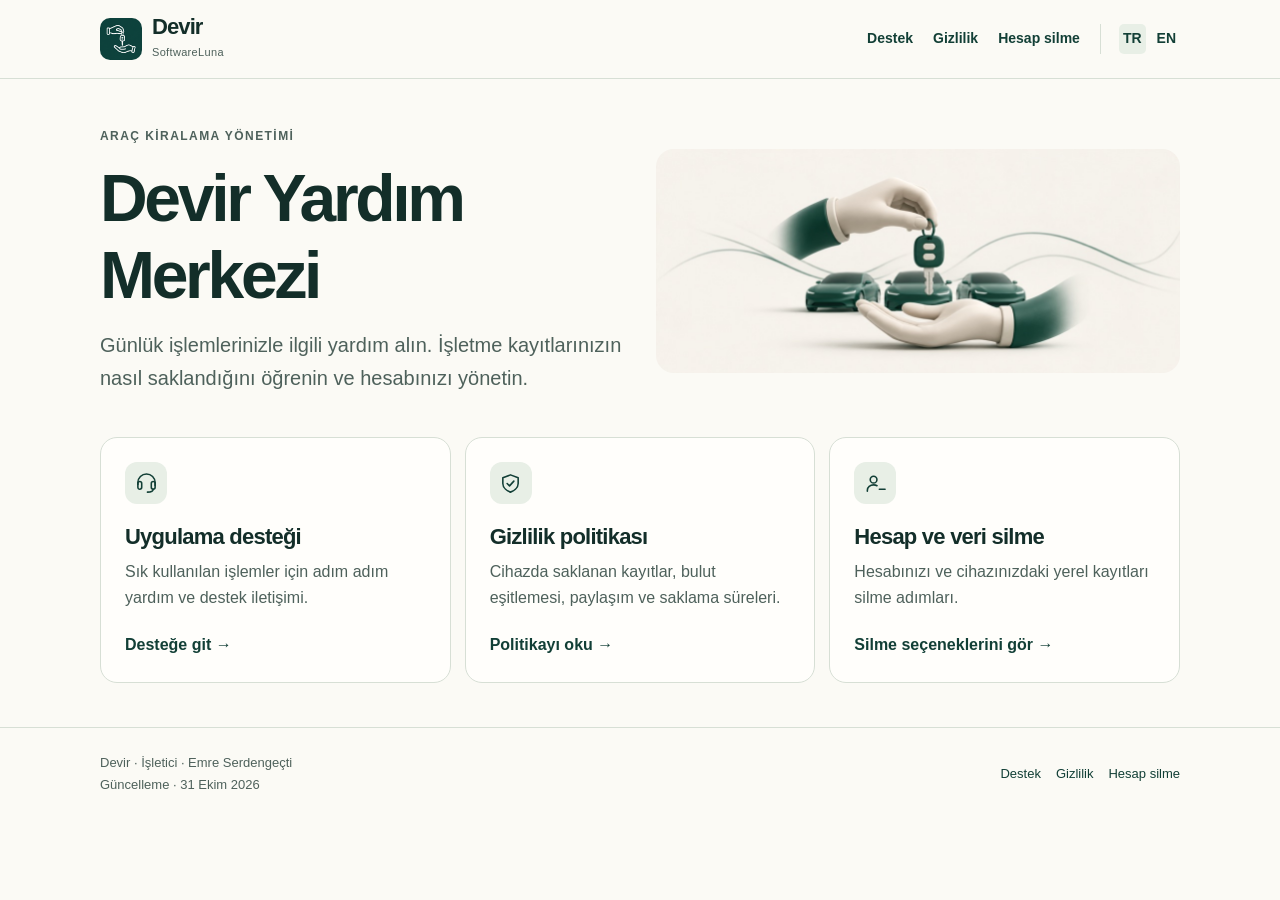
==== index.html @ 2c2fdd71 "Publish Devir help, privacy and deletion guides in Turkish and English" ====
<!doctype html>
<html lang="tr">
<head>
  <meta charset="utf-8">
  <meta name="viewport" content="width=device-width, initial-scale=1">
  <title>Devir Yardım Merkezi · SoftwareLuna</title>
  <meta name="description" content="Araç kiralama işletmeniz için Devir desteği, gizlilik bilgileri ve hesap işlemleri.">
  <link rel="canonical" href="https://softwareluna.github.io/devir/index.html">
  <link rel="alternate" hreflang="tr" href="https://softwareluna.github.io/devir/index.html">
  <link rel="alternate" hreflang="en" href="https://softwareluna.github.io/devir/en/index.html">
  <link rel="alternate" hreflang="x-default" href="https://softwareluna.github.io/devir/index.html">
  <link rel="icon" href="assets/devir.png" type="image/png">
  <link rel="stylesheet" href="assets/site.css">
</head>
<body>
  <a class="skip" href="#main">İçeriğe geç</a>
  <header class="mast"><div class="wrap">
    <a class="brand" href="index.html"><img width="42" height="42" src="assets/devir.png" alt=""><span><strong>Devir</strong><small>SoftwareLuna</small></span></a>
    <nav class="links" aria-label="Site menüsü"><a href="support.html">Destek</a> <a href="privacy.html">Gizlilik</a> <a href="delete-account.html">Hesap silme</a><span class="lang" role="group" aria-label="Dil"><a lang="tr" hreflang="tr" href="./index.html" aria-current="true">TR</a> <a lang="en" hreflang="en" href="en/index.html">EN</a></span></nav>
  </div></header>
  <main id="main" class="wrap"><div class="hero"><div><p class="eyebrow">Araç kiralama yönetimi</p><h1>Devir Yardım Merkezi</h1><p class="lead">Günlük işlemlerinizle ilgili yardım alın. İşletme kayıtlarınızın nasıl saklandığını öğrenin ve hesabınızı yönetin.</p></div>
          <img src="assets/anahtar-teslimi.jpg" width="1050" height="450" alt="İki el arasında araç anahtarı teslimi"></div>
          <div class="cards"><a class="card" href="support.html">
              <span class="icon"><svg aria-hidden="true" viewBox="0 0 24 24"><path d="M3 13v-2a9 9 0 0 1 18 0v3"/><rect x="3" y="10" width="4" height="8" rx="2"/><rect x="17" y="10" width="4" height="8" rx="2"/><path d="M19 18c0 2-2 3-6 3"/></svg></span>
              <h2>Uygulama desteği</h2><p>Sık kullanılan işlemler için adım adım yardım ve destek iletişimi.</p><span class="go">Desteğe git <span aria-hidden="true">→</span></span>
            </a><a class="card" href="privacy.html">
              <span class="icon"><svg aria-hidden="true" viewBox="0 0 24 24"><path d="m12 3 8 3v6c0 5-5 8-8 9-3-1-8-4-8-9V6l8-3Z"/><path d="m8.5 12 2.5 2.5 4.5-5"/></svg></span>
              <h2>Gizlilik politikası</h2><p>Cihazda saklanan kayıtlar, bulut eşitlemesi, paylaşım ve saklama süreleri.</p><span class="go">Politikayı oku <span aria-hidden="true">→</span></span>
            </a><a class="card" href="delete-account.html">
              <span class="icon"><svg aria-hidden="true" viewBox="0 0 24 24"><circle cx="10" cy="8" r="3.5"/><path d="M3.5 20v-1c0-3.3 3-5.6 6.5-5.6 1.3 0 2.6.3 3.6.9M16 18h6"/></svg></span>
              <h2>Hesap ve veri silme</h2><p>Hesabınızı ve cihazınızdaki yerel kayıtları silme adımları.</p><span class="go">Silme seçeneklerini gör <span aria-hidden="true">→</span></span>
            </a></div></main>
  <footer><div class="wrap"><div>Devir · İşletici · Emre Serdengeçti<br>Güncelleme · 31 Ekim 2026</div><nav><a href="support.html">Destek</a> <a href="privacy.html">Gizlilik</a> <a href="delete-account.html">Hesap silme</a></nav></div></footer>
</body></html>
---- assets/site.css ----
:root {
  color-scheme: light dark;
  --paper: #fbfaf5;
  --surface: #fffefb;
  --ink: #132e29;
  --muted: #4e615b;
  --line: #d7dfd5;
  --forest: #123f36;
  --on-forest: #fffefb;
  --tone: #e8efe6;
}
* { box-sizing: border-box; }
body {
  margin: 0;
  color: var(--ink);
  background: var(--paper);
  font: 1rem/1.65 -apple-system, BlinkMacSystemFont, "Segoe UI", sans-serif;
}
a { color: var(--forest); text-underline-offset: .19em; }
a:focus-visible, summary:focus-visible { outline: 3px solid #bd7429; outline-offset: 4px; }
.wrap { width: min(1080px, calc(100% - 48px)); margin: 0 auto; }
.skip { position: absolute; inset: 8px auto auto 8px; transform: translateY(-200%); }
.skip:focus { transform: none; background: var(--surface); padding: 6px 15px; z-index: 1; }
.mast { border-bottom: 1px solid var(--line); }
.mast .wrap, footer .wrap, .brand, .links, .lang, .crumbs, .action {
  display: flex; align-items: center;
}
.mast .wrap { min-height: 78px; justify-content: space-between; gap: 28px; }
.brand { text-decoration: none; gap: 10px; color: var(--ink); }
.brand img { border-radius: 10px; width: 42px; height: 42px; }
.brand strong { display: block; font-size: 22px; letter-spacing: -.9px; line-height: 1; }
.brand small { display: block; color: var(--muted); font-size: 11px; letter-spacing: .03em; margin-top: 5px; }
.links { justify-content: flex-end; flex-wrap: wrap; gap: 20px; }
.links a, footer a, .crumbs a { text-decoration: none; }
.links a:hover, footer a:hover, .crumbs a:hover { text-decoration: underline; }
.links a[aria-current] { text-decoration: underline; text-decoration-thickness: 2px; }
.links { font-size: 14px; font-weight: 600; }
.lang { gap: 7px; border-left: 1px solid var(--line); padding-left: 18px; }
.lang a { display: inline-block; padding: 3px 4px; }
.lang [aria-current] { text-decoration: none !important; border-radius: 5px; background: var(--tone); }
h1,h2,h3,p,ul,ol { margin-top: 0; }
h1,h2,h3 { line-height: 1.17; text-wrap: balance; }
h1 { font-size: clamp(38px, 5.3vw, 66px); letter-spacing: -.05em; margin-bottom: 15px; }
h2 { font-size: clamp(23px, 2.5vw, 30px); letter-spacing: -.035em; margin-bottom: 16px; }
.lead { max-width: 70ch; font-size: clamp(17px, 2vw, 20px); color: var(--muted); margin-bottom: 0; }
.hero { margin: 48px 0 42px; display: grid; grid-template-columns: 1fr 1fr; gap: 32px; align-items: center; }
.hero img { width: 100%; height: auto; border-radius: 18px; display: block; }
.eyebrow { margin-bottom: 13px; font-size: 12px; text-transform: uppercase; font-weight: 750; letter-spacing: .12em; color: var(--muted); }
.cards { display: grid; grid-template-columns: repeat(3, 1fr); gap: 14px; margin-bottom: 44px; }
.card { display: flex; flex-direction: column; align-items: flex-start; padding: 24px; background: var(--surface); border: 1px solid var(--line); border-radius: 17px; color: var(--ink); text-decoration: none; }
.card:hover { border-color: var(--forest); }
.card h2 { font-size: 22px; margin: 20px 0 9px; }
.card p { color: var(--muted); margin-bottom: 20px; }
.card .go { margin-top: auto; font-weight: 650; color: var(--forest); }
.icon { display: inline-grid; place-items: center; width: 42px; height: 42px; border-radius: 12px; background: var(--tone); color: var(--forest); }
.icon svg { width: 23px; height: 23px; fill: none; stroke: currentColor; stroke-width: 1.65; stroke-linejoin: round; stroke-linecap: round; }
.crumbs { font-size: 14px; gap: 10px; color: var(--muted); padding-top: 28px; flex-wrap: wrap; }
.article-head { margin: 28px 0 30px; }
.article-head h1 { font-size: clamp(36px, 5vw, 56px); }
.article-layout { display: grid; grid-template-columns: minmax(0, 1fr) 240px; gap: 60px; padding-bottom: 40px; }
article { min-width: 0; }
article section { padding: 22px 0 12px; border-top: 1px solid var(--line); scroll-margin-top: 18px; }
article p, article li { max-width: 72ch; }
article p { margin-bottom: 14px; }
article li + li { margin-top: 9px; }
article ul, article ol { padding-left: 1.45em; }
details { border-top: 1px solid var(--line); }
details:first-of-type { border-top: 0; }
summary { cursor: pointer; padding: 13px 0; font-weight: 650; }
details p { padding: 0 12px 4px 0; color: var(--muted); }
.aside { align-self: start; border: 1px solid var(--line); background: var(--surface); border-radius: 16px; padding: 21px; }
.aside h2 { font-size: 16px; }
.aside a { display: block; font-size: 14px; margin-top: 10px; line-height: 1.5; }
.contact { background: var(--tone); border-radius: 16px; padding: 22px; margin-bottom: 24px; }
.contact h2 { font-size: 23px; }
.action { display: inline-flex; gap: 8px; justify-content: center; background: var(--forest); color: var(--on-forest); padding: 10px 17px; border-radius: 10px; text-decoration: none; font-weight: 650; }
.contact small { display: block; color: var(--muted); margin-top: 10px; overflow-wrap: anywhere; }
footer { border-top: 1px solid var(--line); color: var(--muted); }
footer .wrap { justify-content: space-between; gap: 15px; padding: 24px 0 34px; flex-wrap: wrap; font-size: 13px; }
footer nav { display: flex; gap: 15px; flex-wrap: wrap; }
@media (max-width: 780px) {
  .wrap { width: min(100% - 32px, 1080px); }
  .mast .wrap { flex-wrap: wrap; gap: 12px; padding-block: 12px; }
  .links { gap: 12px; }
  .hero { grid-template-columns: 1fr; gap: 20px; margin-top: 30px; }
  .hero img { max-height: 200px; width: 100%; object-fit: contain; background: #f7f4ed; }
  .cards { grid-template-columns: 1fr; }
  .card { padding: 18px; }
  .card h2 { margin-top: 12px; }
  .article-layout { grid-template-columns: 1fr; gap: 12px; }
  .article-head { margin: 22px 0; }
}
@media (max-width: 510px) {
  .mast .wrap { align-items: flex-start; }
  .links { justify-content: flex-start; width: 100%; gap: 11px; font-size: 13px; }
  .lang { padding-left: 9px; gap: 4px; margin-left: auto; }
}
@media (prefers-color-scheme: dark) {
  :root { --paper: #13201d; --surface: #1b2b26; --ink: #ecf2e9; --muted: #b3c4b8; --line: #374b40; --forest: #b4e5c1; --on-forest: #11271b; --tone: #253b30; }
}
@media print {
  .mast,.skip,footer,.aside,.crumbs { display: none; }
  body { background: white; color: black; }
  .wrap { width: 100%; }
  .article-layout { display: block; }
}
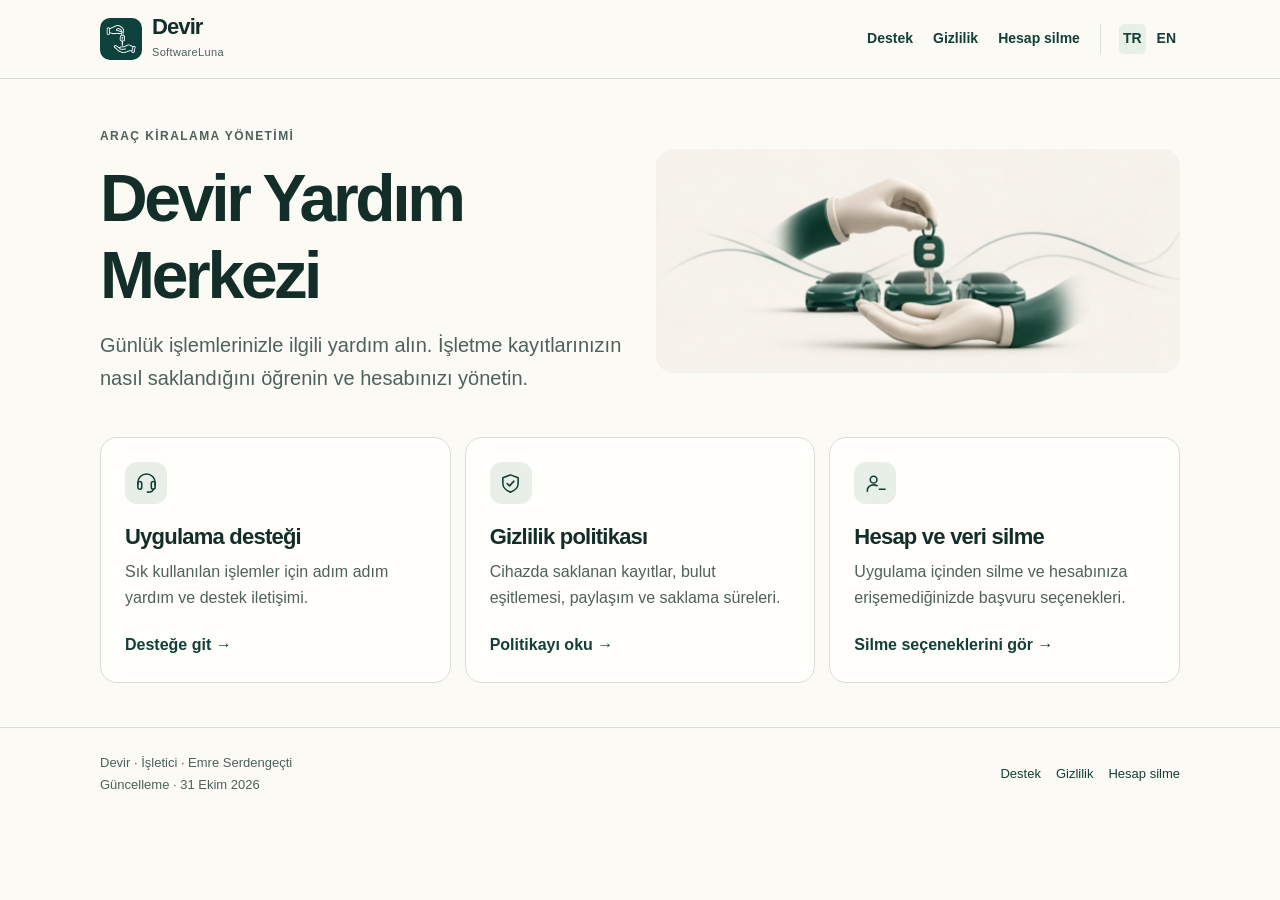
==== commit 5df1fd79: "Add private email contact for Devir support, privacy and account deletion" ====
--- a/index.html
+++ b/index.html
@@ -28,7 +28,7 @@
               <h2>Gizlilik politikası</h2><p>Cihazda saklanan kayıtlar, bulut eşitlemesi, paylaşım ve saklama süreleri.</p><span class="go">Politikayı oku <span aria-hidden="true">→</span></span>
             </a><a class="card" href="delete-account.html">
               <span class="icon"><svg aria-hidden="true" viewBox="0 0 24 24"><circle cx="10" cy="8" r="3.5"/><path d="M3.5 20v-1c0-3.3 3-5.6 6.5-5.6 1.3 0 2.6.3 3.6.9M16 18h6"/></svg></span>
-              <h2>Hesap ve veri silme</h2><p>Hesabınızı ve cihazınızdaki yerel kayıtları silme adımları.</p><span class="go">Silme seçeneklerini gör <span aria-hidden="true">→</span></span>
+              <h2>Hesap ve veri silme</h2><p>Uygulama içinden silme ve hesabınıza erişemediğinizde başvuru seçenekleri.</p><span class="go">Silme seçeneklerini gör <span aria-hidden="true">→</span></span>
             </a></div></main>
   <footer><div class="wrap"><div>Devir · İşletici · Emre Serdengeçti<br>Güncelleme · 31 Ekim 2026</div><nav><a href="support.html">Destek</a> <a href="privacy.html">Gizlilik</a> <a href="delete-account.html">Hesap silme</a></nav></div></footer>
 </body></html>
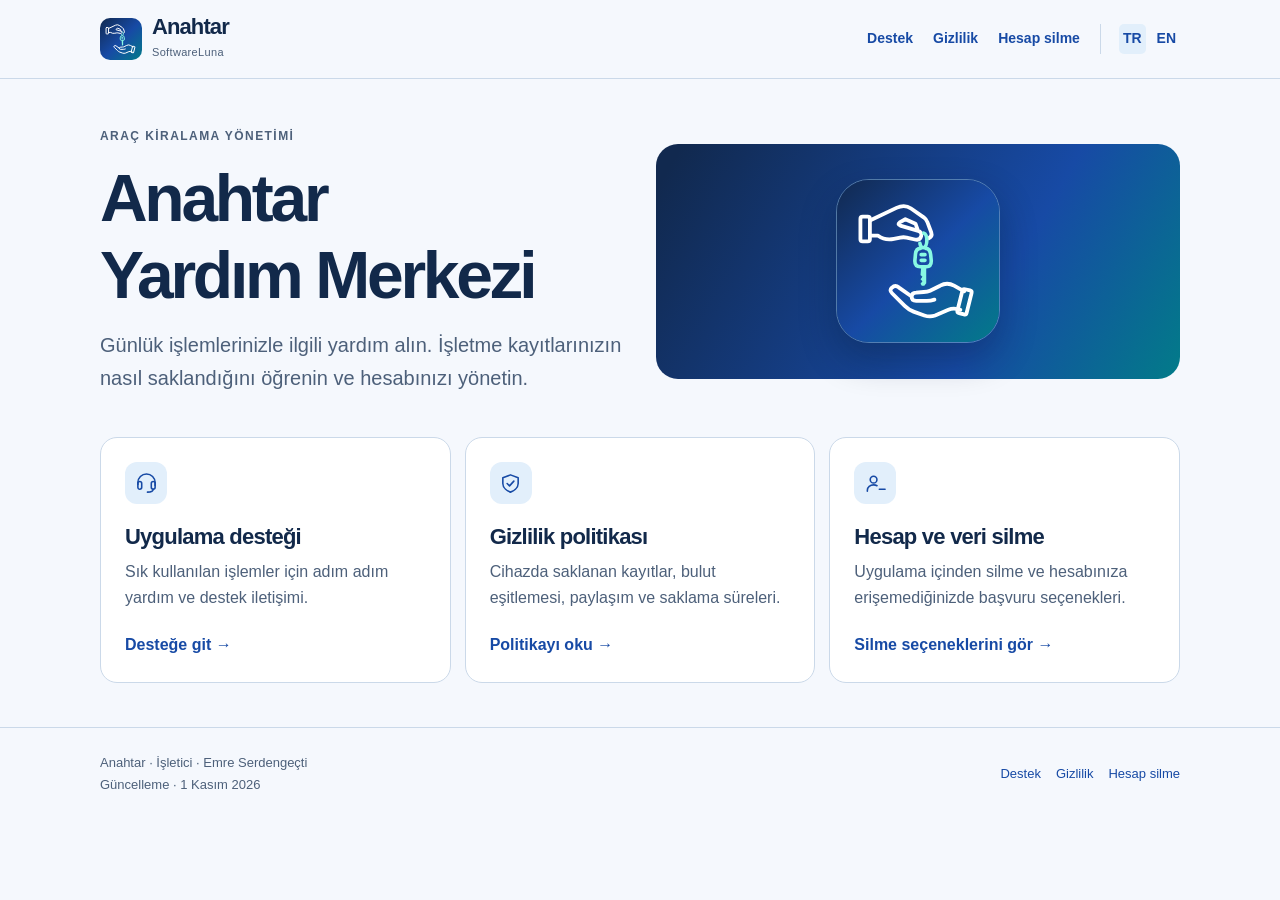
==== commit 9001da5b: "Update Anahtar support, subscription plans and privacy guidance" ====
--- a/index.html
+++ b/index.html
@@ -2,24 +2,25 @@
 <html lang="tr">
 <head>
   <meta charset="utf-8">
+  <meta name="theme-color" content="#11294f">
   <meta name="viewport" content="width=device-width, initial-scale=1">
-  <title>Devir Yardım Merkezi · SoftwareLuna</title>
-  <meta name="description" content="Araç kiralama işletmeniz için Devir desteği, gizlilik bilgileri ve hesap işlemleri.">
+  <title>Anahtar Yardım Merkezi · SoftwareLuna</title>
+  <meta name="description" content="Araç kiralama işletmeniz için Anahtar desteği, gizlilik bilgileri ve hesap işlemleri.">
   <link rel="canonical" href="https://softwareluna.github.io/devir/index.html">
   <link rel="alternate" hreflang="tr" href="https://softwareluna.github.io/devir/index.html">
   <link rel="alternate" hreflang="en" href="https://softwareluna.github.io/devir/en/index.html">
   <link rel="alternate" hreflang="x-default" href="https://softwareluna.github.io/devir/index.html">
-  <link rel="icon" href="assets/devir.png" type="image/png">
+  <link rel="icon" href="assets/anahtar.svg" type="image/svg+xml">
   <link rel="stylesheet" href="assets/site.css">
 </head>
 <body>
   <a class="skip" href="#main">İçeriğe geç</a>
   <header class="mast"><div class="wrap">
-    <a class="brand" href="index.html"><img width="42" height="42" src="assets/devir.png" alt=""><span><strong>Devir</strong><small>SoftwareLuna</small></span></a>
+    <a class="brand" href="index.html"><img width="42" height="42" src="assets/anahtar.svg" alt=""><span><strong>Anahtar</strong><small>SoftwareLuna</small></span></a>
     <nav class="links" aria-label="Site menüsü"><a href="support.html">Destek</a> <a href="privacy.html">Gizlilik</a> <a href="delete-account.html">Hesap silme</a><span class="lang" role="group" aria-label="Dil"><a lang="tr" hreflang="tr" href="./index.html" aria-current="true">TR</a> <a lang="en" hreflang="en" href="en/index.html">EN</a></span></nav>
   </div></header>
-  <main id="main" class="wrap"><div class="hero"><div><p class="eyebrow">Araç kiralama yönetimi</p><h1>Devir Yardım Merkezi</h1><p class="lead">Günlük işlemlerinizle ilgili yardım alın. İşletme kayıtlarınızın nasıl saklandığını öğrenin ve hesabınızı yönetin.</p></div>
-          <img src="assets/anahtar-teslimi.jpg" width="1050" height="450" alt="İki el arasında araç anahtarı teslimi"></div>
+  <main id="main" class="wrap"><div class="hero"><div><p class="eyebrow">Araç kiralama yönetimi</p><h1>Anahtar Yardım Merkezi</h1><p class="lead">Günlük işlemlerinizle ilgili yardım alın. İşletme kayıtlarınızın nasıl saklandığını öğrenin ve hesabınızı yönetin.</p></div>
+          <div class="brand-art"><img src="assets/anahtar.svg" width="196" height="196" alt="İki el arasında araç anahtarı teslimi"></div></div>
           <div class="cards"><a class="card" href="support.html">
               <span class="icon"><svg aria-hidden="true" viewBox="0 0 24 24"><path d="M3 13v-2a9 9 0 0 1 18 0v3"/><rect x="3" y="10" width="4" height="8" rx="2"/><rect x="17" y="10" width="4" height="8" rx="2"/><path d="M19 18c0 2-2 3-6 3"/></svg></span>
               <h2>Uygulama desteği</h2><p>Sık kullanılan işlemler için adım adım yardım ve destek iletişimi.</p><span class="go">Desteğe git <span aria-hidden="true">→</span></span>
@@ -30,5 +31,5 @@
               <span class="icon"><svg aria-hidden="true" viewBox="0 0 24 24"><circle cx="10" cy="8" r="3.5"/><path d="M3.5 20v-1c0-3.3 3-5.6 6.5-5.6 1.3 0 2.6.3 3.6.9M16 18h6"/></svg></span>
               <h2>Hesap ve veri silme</h2><p>Uygulama içinden silme ve hesabınıza erişemediğinizde başvuru seçenekleri.</p><span class="go">Silme seçeneklerini gör <span aria-hidden="true">→</span></span>
             </a></div></main>
-  <footer><div class="wrap"><div>Devir · İşletici · Emre Serdengeçti<br>Güncelleme · 31 Ekim 2026</div><nav><a href="support.html">Destek</a> <a href="privacy.html">Gizlilik</a> <a href="delete-account.html">Hesap silme</a></nav></div></footer>
+  <footer><div class="wrap"><div>Anahtar · İşletici · Emre Serdengeçti<br>Güncelleme · 1 Kasım 2026</div><nav><a href="support.html">Destek</a> <a href="privacy.html">Gizlilik</a> <a href="delete-account.html">Hesap silme</a></nav></div></footer>
 </body></html>
--- a/assets/site.css
+++ b/assets/site.css
@@ -1,13 +1,13 @@
 :root {
   color-scheme: light dark;
-  --paper: #fbfaf5;
-  --surface: #fffefb;
-  --ink: #132e29;
-  --muted: #4e615b;
-  --line: #d7dfd5;
-  --forest: #123f36;
-  --on-forest: #fffefb;
-  --tone: #e8efe6;
+  --paper: #f5f8fd;
+  --surface: #ffffff;
+  --ink: #12294a;
+  --muted: #4d607a;
+  --line: #cbd9e9;
+  --brand: #174aa5;
+  --on-brand: #ffffff;
+  --tone: #e2effb;
 }
 * { box-sizing: border-box; }
 body {
@@ -16,8 +16,8 @@
   background: var(--paper);
   font: 1rem/1.65 -apple-system, BlinkMacSystemFont, "Segoe UI", sans-serif;
 }
-a { color: var(--forest); text-underline-offset: .19em; }
-a:focus-visible, summary:focus-visible { outline: 3px solid #bd7429; outline-offset: 4px; }
+a { color: var(--brand); text-underline-offset: .19em; }
+a:focus-visible, summary:focus-visible { outline: 3px solid #008290; outline-offset: 4px; }
 .wrap { width: min(1080px, calc(100% - 48px)); margin: 0 auto; }
 .skip { position: absolute; inset: 8px auto auto 8px; transform: translateY(-200%); }
 .skip:focus { transform: none; background: var(--surface); padding: 6px 15px; z-index: 1; }
@@ -44,15 +44,22 @@
 h2 { font-size: clamp(23px, 2.5vw, 30px); letter-spacing: -.035em; margin-bottom: 16px; }
 .lead { max-width: 70ch; font-size: clamp(17px, 2vw, 20px); color: var(--muted); margin-bottom: 0; }
 .hero { margin: 48px 0 42px; display: grid; grid-template-columns: 1fr 1fr; gap: 32px; align-items: center; }
-.hero img { width: 100%; height: auto; border-radius: 18px; display: block; }
+.brand-art { min-height: 235px; display: grid; place-items: center; border-radius: 22px; background: linear-gradient(120deg, #11294f 4%, #174aa5 65%, #027b89); }
+.brand-art img { display: block; width: 164px; height: auto; border: 1px solid #a2cbdc70; border-radius: 33px; box-shadow: 0 16px 36px #07183052; }
+.plan-table { margin: 18px 0; overflow-x: auto; }
+.plan-table table { width: 100%; border-collapse: collapse; font-variant-numeric: tabular-nums; }
+.plan-table th, .plan-table td { padding: 9px 8px; text-align: left; border-bottom: 1px solid var(--line); }
+.plan-table thead { color: var(--muted); font-size: .9rem; }
+.plan-table tbody th { color: var(--brand); }
+
 .eyebrow { margin-bottom: 13px; font-size: 12px; text-transform: uppercase; font-weight: 750; letter-spacing: .12em; color: var(--muted); }
 .cards { display: grid; grid-template-columns: repeat(3, 1fr); gap: 14px; margin-bottom: 44px; }
 .card { display: flex; flex-direction: column; align-items: flex-start; padding: 24px; background: var(--surface); border: 1px solid var(--line); border-radius: 17px; color: var(--ink); text-decoration: none; }
-.card:hover { border-color: var(--forest); }
+.card:hover { border-color: var(--brand); }
 .card h2 { font-size: 22px; margin: 20px 0 9px; }
 .card p { color: var(--muted); margin-bottom: 20px; }
-.card .go { margin-top: auto; font-weight: 650; color: var(--forest); }
-.icon { display: inline-grid; place-items: center; width: 42px; height: 42px; border-radius: 12px; background: var(--tone); color: var(--forest); }
+.card .go { margin-top: auto; font-weight: 650; color: var(--brand); }
+.icon { display: inline-grid; place-items: center; width: 42px; height: 42px; border-radius: 12px; background: var(--tone); color: var(--brand); }
 .icon svg { width: 23px; height: 23px; fill: none; stroke: currentColor; stroke-width: 1.65; stroke-linejoin: round; stroke-linecap: round; }
 .crumbs { font-size: 14px; gap: 10px; color: var(--muted); padding-top: 28px; flex-wrap: wrap; }
 .article-head { margin: 28px 0 30px; }
@@ -73,7 +80,7 @@
 .aside a { display: block; font-size: 14px; margin-top: 10px; line-height: 1.5; }
 .contact { background: var(--tone); border-radius: 16px; padding: 22px; margin-bottom: 24px; }
 .contact h2 { font-size: 23px; }
-.action { display: inline-flex; gap: 8px; justify-content: center; background: var(--forest); color: var(--on-forest); padding: 10px 17px; border-radius: 10px; text-decoration: none; font-weight: 650; }
+.action { display: inline-flex; gap: 8px; justify-content: center; background: var(--brand); color: var(--on-brand); padding: 10px 17px; border-radius: 10px; text-decoration: none; font-weight: 650; }
 .contact small { display: block; color: var(--muted); margin-top: 10px; overflow-wrap: anywhere; }
 footer { border-top: 1px solid var(--line); color: var(--muted); }
 footer .wrap { justify-content: space-between; gap: 15px; padding: 24px 0 34px; flex-wrap: wrap; font-size: 13px; }
@@ -83,7 +90,8 @@
   .mast .wrap { flex-wrap: wrap; gap: 12px; padding-block: 12px; }
   .links { gap: 12px; }
   .hero { grid-template-columns: 1fr; gap: 20px; margin-top: 30px; }
-  .hero img { max-height: 200px; width: 100%; object-fit: contain; background: #f7f4ed; }
+  .brand-art { min-height: 155px; }
+  .brand-art img { width: 110px; border-radius: 23px; }
   .cards { grid-template-columns: 1fr; }
   .card { padding: 18px; }
   .card h2 { margin-top: 12px; }
@@ -96,7 +104,7 @@
   .lang { padding-left: 9px; gap: 4px; margin-left: auto; }
 }
 @media (prefers-color-scheme: dark) {
-  :root { --paper: #13201d; --surface: #1b2b26; --ink: #ecf2e9; --muted: #b3c4b8; --line: #374b40; --forest: #b4e5c1; --on-forest: #11271b; --tone: #253b30; }
+  :root { --paper: #101c31; --surface: #172943; --ink: #edf4ff; --muted: #b6cbe1; --line: #344c68; --brand: #8bdedf; --on-brand: #0a2133; --tone: #203d58; }
 }
 @media print {
   .mast,.skip,footer,.aside,.crumbs { display: none; }
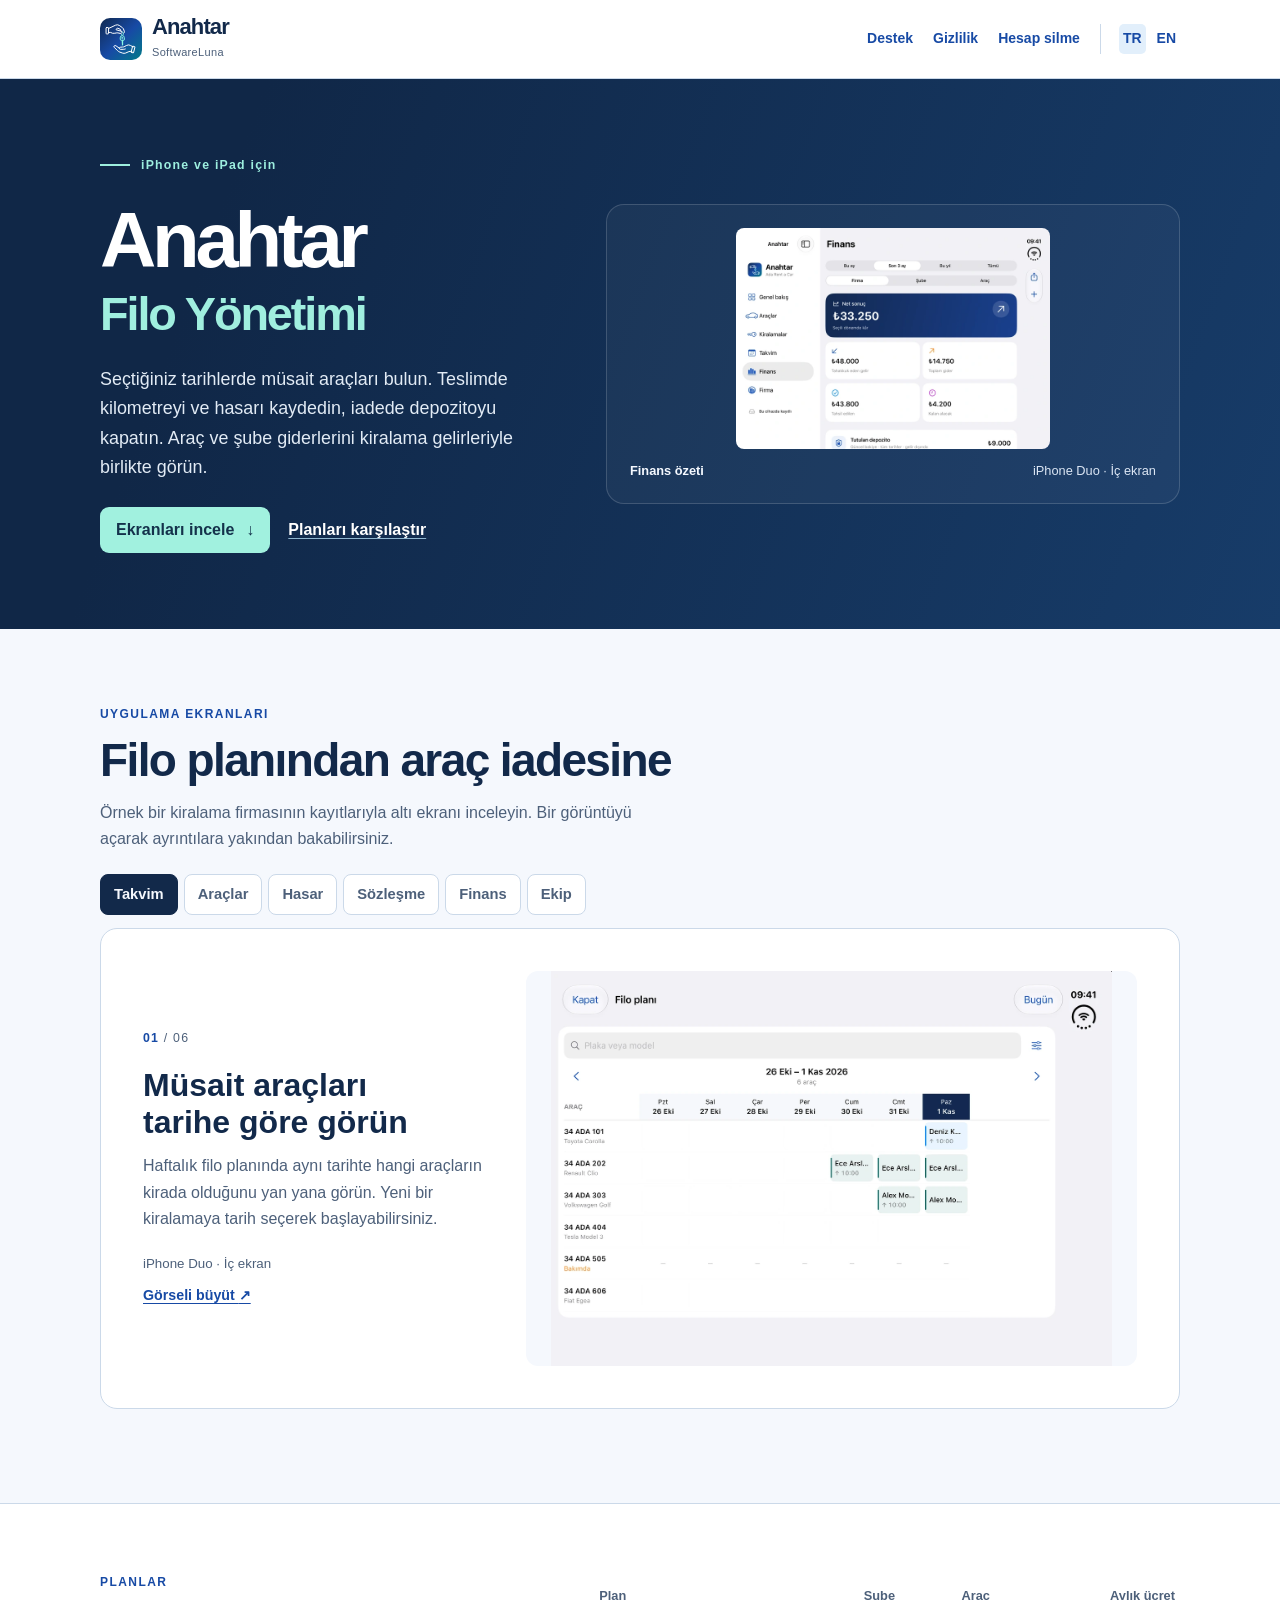
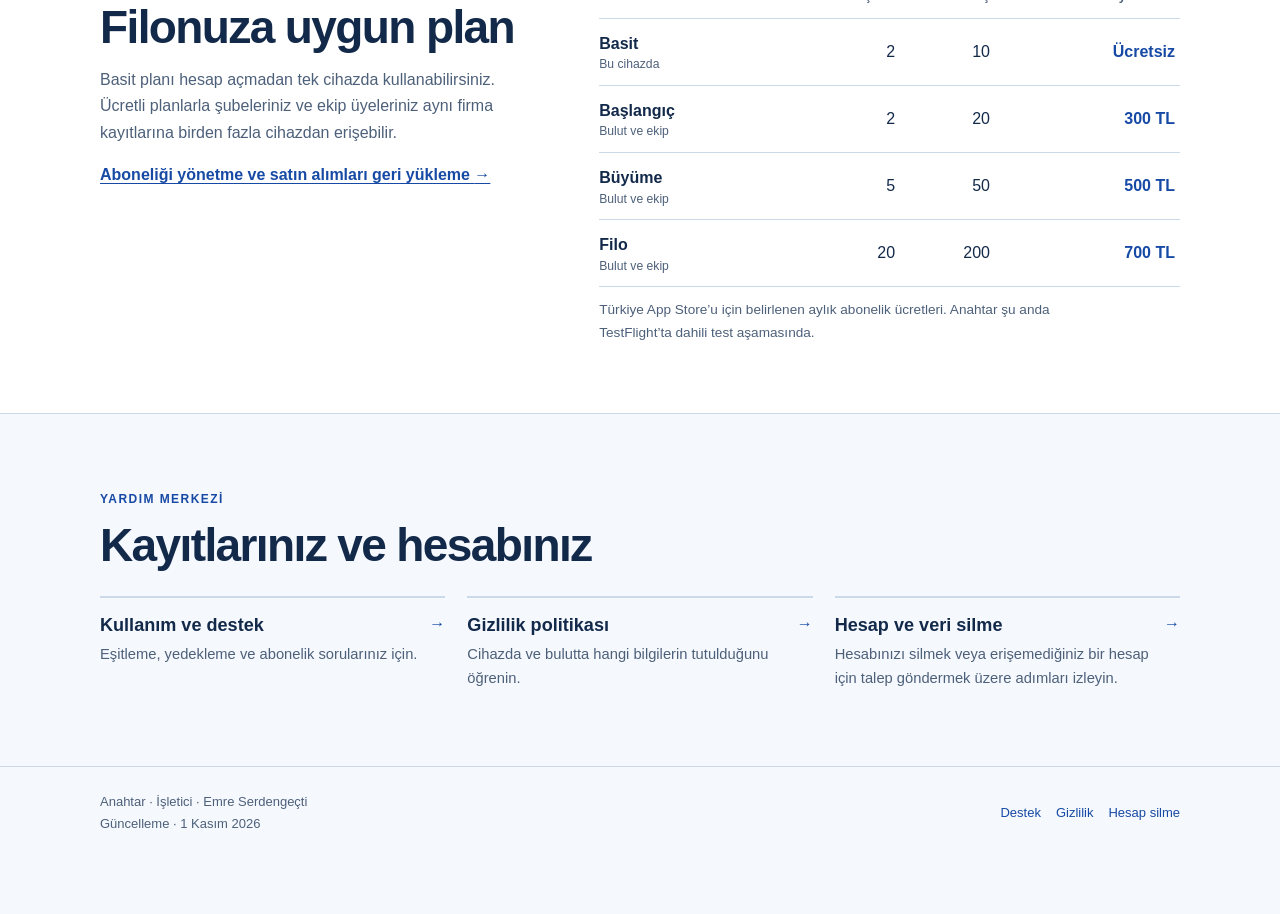
==== commit 7c515dcc: "Show Anahtar fleet workflows and refresh bilingual support pages" ====
--- a/index.html
+++ b/index.html
@@ -1,35 +1,61 @@
 <!doctype html>
 <html lang="tr">
 <head>
-  <meta charset="utf-8">
-  <meta name="theme-color" content="#11294f">
-  <meta name="viewport" content="width=device-width, initial-scale=1">
-  <title>Anahtar Yardım Merkezi · SoftwareLuna</title>
-  <meta name="description" content="Araç kiralama işletmeniz için Anahtar desteği, gizlilik bilgileri ve hesap işlemleri.">
+  <meta charset="utf-8"><meta name="viewport" content="width=device-width, initial-scale=1"><meta name="theme-color" content="#11294f">
+  <title>Anahtar Filo Yönetimi · SoftwareLuna</title>
+  <meta name="description" content="Anahtar ile iPhone ve iPad’de araç kiralama, teslim, iade, depozito ve şube finanslarını yönetin. Uygulama ekranlarını, planları ve destek seçeneklerini inceleyin.">
   <link rel="canonical" href="https://softwareluna.github.io/devir/index.html">
-  <link rel="alternate" hreflang="tr" href="https://softwareluna.github.io/devir/index.html">
-  <link rel="alternate" hreflang="en" href="https://softwareluna.github.io/devir/en/index.html">
-  <link rel="alternate" hreflang="x-default" href="https://softwareluna.github.io/devir/index.html">
-  <link rel="icon" href="assets/anahtar.svg" type="image/svg+xml">
-  <link rel="stylesheet" href="assets/site.css">
+  <link rel="alternate" hreflang="tr" href="https://softwareluna.github.io/devir/index.html"><link rel="alternate" hreflang="en" href="https://softwareluna.github.io/devir/en/index.html"><link rel="alternate" hreflang="x-default" href="https://softwareluna.github.io/devir/index.html">
+  <link rel="icon" href="assets/anahtar.svg" type="image/svg+xml"><link rel="stylesheet" href="assets/site.css"><link rel="stylesheet" href="assets/product.css">
+  <script src="assets/gallery.js" defer></script>
 </head>
-<body>
+<body class="product">
   <a class="skip" href="#main">İçeriğe geç</a>
-  <header class="mast"><div class="wrap">
-    <a class="brand" href="index.html"><img width="42" height="42" src="assets/anahtar.svg" alt=""><span><strong>Anahtar</strong><small>SoftwareLuna</small></span></a>
-    <nav class="links" aria-label="Site menüsü"><a href="support.html">Destek</a> <a href="privacy.html">Gizlilik</a> <a href="delete-account.html">Hesap silme</a><span class="lang" role="group" aria-label="Dil"><a lang="tr" hreflang="tr" href="./index.html" aria-current="true">TR</a> <a lang="en" hreflang="en" href="en/index.html">EN</a></span></nav>
-  </div></header>
-  <main id="main" class="wrap"><div class="hero"><div><p class="eyebrow">Araç kiralama yönetimi</p><h1>Anahtar Yardım Merkezi</h1><p class="lead">Günlük işlemlerinizle ilgili yardım alın. İşletme kayıtlarınızın nasıl saklandığını öğrenin ve hesabınızı yönetin.</p></div>
-          <div class="brand-art"><img src="assets/anahtar.svg" width="196" height="196" alt="İki el arasında araç anahtarı teslimi"></div></div>
-          <div class="cards"><a class="card" href="support.html">
-              <span class="icon"><svg aria-hidden="true" viewBox="0 0 24 24"><path d="M3 13v-2a9 9 0 0 1 18 0v3"/><rect x="3" y="10" width="4" height="8" rx="2"/><rect x="17" y="10" width="4" height="8" rx="2"/><path d="M19 18c0 2-2 3-6 3"/></svg></span>
-              <h2>Uygulama desteği</h2><p>Sık kullanılan işlemler için adım adım yardım ve destek iletişimi.</p><span class="go">Desteğe git <span aria-hidden="true">→</span></span>
-            </a><a class="card" href="privacy.html">
-              <span class="icon"><svg aria-hidden="true" viewBox="0 0 24 24"><path d="m12 3 8 3v6c0 5-5 8-8 9-3-1-8-4-8-9V6l8-3Z"/><path d="m8.5 12 2.5 2.5 4.5-5"/></svg></span>
-              <h2>Gizlilik politikası</h2><p>Cihazda saklanan kayıtlar, bulut eşitlemesi, paylaşım ve saklama süreleri.</p><span class="go">Politikayı oku <span aria-hidden="true">→</span></span>
-            </a><a class="card" href="delete-account.html">
-              <span class="icon"><svg aria-hidden="true" viewBox="0 0 24 24"><circle cx="10" cy="8" r="3.5"/><path d="M3.5 20v-1c0-3.3 3-5.6 6.5-5.6 1.3 0 2.6.3 3.6.9M16 18h6"/></svg></span>
-              <h2>Hesap ve veri silme</h2><p>Uygulama içinden silme ve hesabınıza erişemediğinizde başvuru seçenekleri.</p><span class="go">Silme seçeneklerini gör <span aria-hidden="true">→</span></span>
-            </a></div></main>
-  <footer><div class="wrap"><div>Anahtar · İşletici · Emre Serdengeçti<br>Güncelleme · 1 Kasım 2026</div><nav><a href="support.html">Destek</a> <a href="privacy.html">Gizlilik</a> <a href="delete-account.html">Hesap silme</a></nav></div></footer>
-</body></html>
+  <header class="mast"><div class="wrap"><a class="brand" href="index.html"><img width="42" height="42" src="assets/anahtar.svg" alt=""><span><strong>Anahtar</strong><small>SoftwareLuna</small></span></a><nav class="links" aria-label="Site menüsü"><a href="support.html">Destek</a><a href="privacy.html">Gizlilik</a><a href="delete-account.html">Hesap silme</a><span class="lang" role="group" aria-label="Dil"><a lang="tr" hreflang="tr" href="index.html" aria-current="true">TR</a><a lang="en" hreflang="en" href="en/index.html">EN</a></span></nav></div></header>
+  <main id="main">
+    <section class="cover"><div class="wrap cover-grid">
+      <div class="cover-copy"><p class="edition">iPhone ve iPad için</p><h1>Anahtar <span>Filo Yönetimi</span></h1><p class="summary">Seçtiğiniz tarihlerde müsait araçları bulun. Teslimde kilometreyi ve hasarı kaydedin, iadede depozitoyu kapatın. Araç ve şube giderlerini kiralama gelirleriyle birlikte görün.</p><div class="cover-actions"><a class="primary" href="#screens">Ekranları incele <span aria-hidden="true">↓</span></a><a class="secondary" href="#plans">Planları karşılaştır</a></div></div>
+      <figure class="cover-screen"><a href="assets/screens/tr-finance.webp" aria-label="Görseli büyüt · Finans özeti"><img width="1344" height="945" src="assets/screens/tr-finance.webp" srcset="assets/screens/tr-finance-small.webp 768w, assets/screens/tr-finance.webp 1344w" sizes="(min-width: 900px) 550px, (min-width: 700px) 45vw, 90vw" fetchpriority="high" alt="Son üç ay için net sonuç, tahsilat, gider ve tutulan depozito tutarları."></a><figcaption><strong>Finans özeti</strong><span>iPhone Duo · İç ekran</span></figcaption></figure>
+    </div></section>
+    <section class="wrap shelf" id="screens" aria-labelledby="shelf-title"><p class="eyebrow">Uygulama ekranları</p><h2 id="shelf-title">Filo planından araç iadesine</h2><p class="shelf-intro">Örnek bir kiralama firmasının kayıtlarıyla altı ekranı inceleyin. Bir görüntüyü açarak ayrıntılara yakından bakabilirsiniz.</p>
+      <div class="gallery-nav" aria-label="Görüntülenecek ekran"><a id="tab-calendar" href="#screen-calendar">Takvim</a><a id="tab-fleet" href="#screen-fleet">Araçlar</a><a id="tab-damage" href="#screen-damage">Hasar</a><a id="tab-contract" href="#screen-contract">Sözleşme</a><a id="tab-finance" href="#screen-finance">Finans</a><a id="tab-team" href="#screen-team">Ekip</a></div>
+      <figure id="screen-calendar" class="scene">
+        <figcaption><p class="scene-count">01 <span>/ 06</span></p><h3>Müsait araçları tarihe göre görün</h3><p>Haftalık filo planında aynı tarihte hangi araçların kirada olduğunu yan yana görün. Yeni bir kiralamaya tarih seçerek başlayabilirsiniz.</p><small>iPhone Duo · İç ekran</small><a class="enlarge" href="assets/screens/tr-calendar.webp">Görseli büyüt <span aria-hidden="true">↗</span></a></figcaption>
+        <div class="scene-image"><a href="assets/screens/tr-calendar.webp" tabindex="-1"><img width="1344" height="945" src="assets/screens/tr-calendar.webp" alt="Altı araç için haftalık filo planı ve renkli rezervasyon blokları." loading="lazy" decoding="async"></a></div>
+      </figure>
+      <figure id="screen-fleet" class="scene">
+        <figcaption><p class="scene-count">02 <span>/ 06</span></p><h3>Aracın durumunu kontrol edin</h3><p>Plaka ve modele göre arayın. Şube, müsaitlik durumu ve yaklaşan sigorta veya muayene tarihleriyle birlikte araç kaydına ulaşın.</p><small>iPhone Duo · İç ekran</small><a class="enlarge" href="assets/screens/tr-fleet.webp">Görseli büyüt <span aria-hidden="true">↗</span></a></figcaption>
+        <div class="scene-image"><a href="assets/screens/tr-fleet.webp" tabindex="-1"><img width="1344" height="945" src="assets/screens/tr-fleet.webp" alt="Şube ve durum filtreleriyle birlikte plakaları ve sigorta uyarısını gösteren araç listesi." loading="lazy" decoding="async"></a></div>
+      </figure>
+      <figure id="screen-damage" class="scene">
+        <figcaption><p class="scene-count">03 <span>/ 06</span></p><h3>Hasarı araç üzerinde işaretleyin</h3><p>Krokide hasarın yerini seçip pine açıklama ve fotoğraf ekleyin. Onarımı işaretlediğinizde eski kiralamanın kaydı korunur.</p><small>iPhone Duo · Dış ekran</small><a class="enlarge" href="assets/screens/tr-damage.webp">Görseli büyüt <span aria-hidden="true">↗</span></a></figcaption>
+        <div class="scene-image"><a href="assets/screens/tr-damage.webp" tabindex="-1"><img width="960" height="1397" src="assets/screens/tr-damage.webp" alt="Araç hasar krokisinde ön bölüm ve sol yan üzerindeki iki numaralı pin." loading="lazy" decoding="async"></a></div>
+      </figure>
+      <figure id="screen-contract" class="scene">
+        <figcaption><p class="scene-count">04 <span>/ 06</span></p><h3>Sözleşmeyi teslimde imzalayın</h3><p>Kiralama bilgileriyle doldurulan sözleşmeyi kontrol edin. Ekranda imzaladıktan sonra PDF’i iOS paylaşım menüsünden gönderebilir veya yazdırabilirsiniz.</p><small>iPhone Duo · Dış ekran</small><a class="enlarge" href="assets/screens/tr-contract.webp">Görseli büyüt <span aria-hidden="true">↗</span></a></figcaption>
+        <div class="scene-image"><a href="assets/screens/tr-contract.webp" tabindex="-1"><img width="960" height="1397" src="assets/screens/tr-contract.webp" alt="Örnek araç kiralama sözleşmesinin ilk sayfası ve İmzala düğmesi." loading="lazy" decoding="async"></a></div>
+      </figure>
+      <figure id="screen-finance" class="scene">
+        <figcaption><p class="scene-count">05 <span>/ 06</span></p><h3>Gelir, gider ve depozitoyu ayırın</h3><p>Firma, şube veya araç bazında tahakkuk eden geliri, tahsilatı ve giderleri inceleyin. İade edilmeyi bekleyen depozitolar ayrı gösterilir.</p><small>iPhone Duo · İç ekran</small><a class="enlarge" href="assets/screens/tr-finance.webp">Görseli büyüt <span aria-hidden="true">↗</span></a></figcaption>
+        <div class="scene-image"><a href="assets/screens/tr-finance.webp" tabindex="-1"><img width="1344" height="945" src="assets/screens/tr-finance.webp" alt="Son üç ay için net sonuç, tahsilat, gider ve tutulan depozito tutarları." loading="lazy" decoding="async"></a></div>
+      </figure>
+      <figure id="screen-team" class="scene">
+        <figcaption><p class="scene-count">06 <span>/ 06</span></p><h3>Ekibi aynı firmaya davet edin</h3><p>Bulut planında her ekip üyesi kendi hesabıyla giriş yapar. Firma sahibi, kimin kayıtları düzenleyebileceğini ve kimin yalnızca görüntüleyebileceğini belirler.</p><small>iPhone Duo · Dış ekran</small><a class="enlarge" href="assets/screens/tr-team.webp">Görseli büyüt <span aria-hidden="true">↗</span></a></figcaption>
+        <div class="scene-image"><a href="assets/screens/tr-team.webp" tabindex="-1"><img width="960" height="1397" src="assets/screens/tr-team.webp" alt="Anahtar hesabı ekranında ekip erişimi hakkında bilgi ve giriş seçenekleri." loading="lazy" decoding="async"></a></div>
+      </figure>
+    </section>
+    <section class="plan-band" id="plans" aria-labelledby="plan-title"><div class="wrap plan-grid"><div><p class="eyebrow">Planlar</p><h2 id="plan-title">Filonuza uygun plan</h2><p>Basit planı hesap açmadan tek cihazda kullanabilirsiniz. Ücretli planlarla şubeleriniz ve ekip üyeleriniz aynı firma kayıtlarına birden fazla cihazdan erişebilir.</p><a class="text-link" href="support.html#plans">Aboneliği yönetme ve satın alımları geri yükleme <span aria-hidden="true">→</span></a></div><div class="matrix"><table aria-labelledby="plan-title"><thead><tr><th scope="col">Plan</th><th scope="col">Şube</th><th scope="col">Araç</th><th scope="col">Aylık ücret</th></tr></thead><tbody>
+            <tr><th scope="row">Basit<small>Bu cihazda</small></th><td>2</td><td>10</td><td>Ücretsiz</td></tr>
+            <tr><th scope="row">Başlangıç<small>Bulut ve ekip</small></th><td>2</td><td>20</td><td>300 TL</td></tr>
+            <tr><th scope="row">Büyüme<small>Bulut ve ekip</small></th><td>5</td><td>50</td><td>500 TL</td></tr>
+            <tr><th scope="row">Filo<small>Bulut ve ekip</small></th><td>20</td><td>200</td><td>700 TL</td></tr>
+          </tbody></table><p>Türkiye App Store’u için belirlenen aylık abonelik ücretleri. Anahtar şu anda TestFlight’ta dahili test aşamasında.</p></div></div></section>
+    <section class="wrap resources" id="help" aria-labelledby="help-title"><p class="eyebrow">Yardım merkezi</p><h2 id="help-title">Kayıtlarınız ve hesabınız</h2><div class="resource-links">
+        <a href="support.html"><h3>Kullanım ve destek</h3><p>Eşitleme, yedekleme ve abonelik sorularınız için.</p><span aria-hidden="true">→</span></a>
+        <a href="privacy.html"><h3>Gizlilik politikası</h3><p>Cihazda ve bulutta hangi bilgilerin tutulduğunu öğrenin.</p><span aria-hidden="true">→</span></a>
+        <a href="delete-account.html"><h3>Hesap ve veri silme</h3><p>Hesabınızı silmek veya erişemediğiniz bir hesap için talep göndermek üzere adımları izleyin.</p><span aria-hidden="true">→</span></a>
+    </div></section>
+  </main>
+  <footer><div class="wrap"><div>Anahtar · İşletici · Emre Serdengeçti<br>Güncelleme · 1 Kasım 2026</div><nav aria-label="Yardım merkezi"><a href="support.html">Destek</a><a href="privacy.html">Gizlilik</a><a href="delete-account.html">Hesap silme</a></nav></div></footer>
+</body>
+</html>
--- a/assets/product.css
+++ b/assets/product.css
@@ -0,0 +1,80 @@
+.product .wrap { max-width: 1120px; }
+.product .mast { background: var(--surface); }
+.cover { background: linear-gradient(110deg, #102747 18%, #173c69 100%); color: #fff; }
+.cover-grid { display: grid; grid-template-columns: .87fr 1.13fr; align-items: center; gap: clamp(28px, 5vw, 72px); padding-block: clamp(40px, 6vw, 76px); }
+.edition, .scene-count { font-weight: 700; font-size: .77rem; letter-spacing: .1em; }
+.edition { color: #9defdf; display: flex; align-items: center; gap: 11px; margin-bottom: 25px; }
+.edition::before { content: ''; height: 2px; width: 30px; background: currentColor; }
+.cover h1 { line-height: 1.05; font-size: clamp(46px, 6.8vw, 78px); margin: 0; letter-spacing: -.055em; }
+.cover h1 span { display: block; color: #a0efdf; font-size: .60em; margin-top: 6px; line-height: 1.12; }
+.summary { color: #e2ebf5; margin: 24px 0; font-size: clamp(1rem, 1.45vw, 1.12rem); max-width: 42ch; }
+.cover-actions { display: flex; flex-wrap: wrap; gap: 12px 18px; align-items: center; }
+.cover-actions a, .text-link, .enlarge, .other-shots a { font-weight: 650; }
+.primary { display: inline-flex; align-items: center; justify-content: center; gap: 12px; border-radius: 9px; background: #a1f1df; color: #14324b; padding: 10px 16px; text-decoration: none; }
+.primary:hover { background: #c1f8ed; }
+.secondary { color: #fff; text-decoration-color: #8eb5cf; }
+.cover-screen { margin: 0; min-width: 0; background: #ffffff0a; padding: clamp(12px, 1.8vw, 23px); border-radius: 18px; border: 1px solid #ffffff29; }
+.cover-screen > a { display: grid; place-items: center; }
+.cover-screen img { display: block; max-width: 100%; width: auto; height: auto; max-height: 365px; border-radius: 8px; }
+.cover-screen figcaption { color: #dce6f4; font-size: .8rem; line-height: 1.4; display: flex; align-items: baseline; flex-wrap: wrap; justify-content: space-between; gap: 4px 14px; margin: 13px 0 0; }
+.cover-screen strong { color: #f5f9ff; }
+.cover a:focus-visible { outline-color: #a1f1df; }
+.shelf, .resources { padding-block: clamp(42px, 6vw, 76px); }
+.shelf h2, .resources h2, .plan-grid h2 { font-size: clamp(29px, 3.8vw, 46px); line-height: 1.12; margin: 0 0 13px; }
+.shelf .eyebrow, .resources .eyebrow, .plan-grid .eyebrow { color: var(--brand); margin: 0 0 10px; }
+.shelf-intro, .plan-grid > div > p:not(.eyebrow) { color: var(--muted); max-width: 65ch; }
+.gallery-nav { display: flex; flex-wrap: wrap; gap: 6px; margin: 22px 0 13px; }
+.gallery-nav a { color: var(--muted); background: var(--surface); border-radius: 8px; border: 1px solid var(--line); padding: 7px 13px; text-decoration: none; font-weight: 650; font-size: .92rem; }
+.gallery-nav a:hover { border-color: var(--brand); color: var(--brand); }
+.gallery-nav a[aria-selected='true'] { background: var(--ink); color: var(--paper); border-color: var(--ink); }
+.scene { display: grid; grid-template-columns: minmax(0, .78fr) minmax(0, 1.32fr); gap: 22px; align-items: center; margin: 0 0 18px; padding: clamp(17px, 3.5vw, 42px); background: var(--surface); border: 1px solid var(--line); border-radius: 17px; }
+.scene[hidden] { display: none; }
+.scene-count { color: var(--brand); font-variant-numeric: tabular-nums; margin-bottom: 18px; }
+.scene-count span { color: var(--muted); font-weight: 500; }
+.scene figcaption h3 { font-size: clamp(23px, 2.8vw, 32px); margin: 0 0 12px; }
+.scene figcaption > p:not(.scene-count), .resource-links p { color: var(--muted); }
+.scene figcaption small { display: block; color: var(--muted); margin: 20px 0 7px; }
+.enlarge, .other-shots { font-size: .89rem; }
+.scene-image { min-height: 350px; display: grid; place-items: center; background: var(--paper); overflow: hidden; border-radius: 12px; }
+.scene img { display: block; max-width: 100%; width: auto; height: auto; max-height: 395px; }
+.other-shots { margin: 15px 0 0; }
+.plan-band { border-block: 1px solid var(--line); background: var(--surface); }
+.plan-grid { padding-block: clamp(40px, 5.5vw, 69px); display: grid; grid-template-columns: minmax(0,.86fr) minmax(0,1.18fr); gap: clamp(26px, 6vw, 76px); align-items: start; }
+.matrix table { width: 100%; border-collapse: collapse; font-variant-numeric: tabular-nums; }
+.matrix td, .matrix th { text-align: right; border-bottom: 1px solid var(--line); padding: 12px 5px; }
+.matrix thead th { font-size: .8rem; color: var(--muted); font-weight: 600; }
+.matrix th:first-child { text-align: left; padding-left: 0; }
+.matrix th small { display: block; font-size: .76rem; font-weight: 450; line-height: 1.3; color: var(--muted); }
+.matrix td:last-child { font-weight: 700; color: var(--brand); }
+.matrix p { font-size: .85rem; margin: 12px 0 0; color: var(--muted); }
+.resource-links { margin-top: 24px; display: grid; grid-template-columns: repeat(3,minmax(0,1fr)); gap: 22px; }
+.resource-links > a { position: relative; color: var(--ink); border-top: 2px solid var(--line); padding: 17px 25px 0 0; text-decoration: none; }
+.resource-links > a:hover { border-color: var(--brand); }
+.resource-links h3 { margin: 0 0 6px; font-size: 1.13rem; }
+.resource-links p { margin: 0; font-size: .92rem; }
+.resource-links > a > span { position: absolute; top: 13px; right: 0; color: var(--brand); }
+@media (max-width: 720px) {
+  .cover-grid { grid-template-columns: 1fr; gap: 25px; }
+  .summary { margin: 17px 0; max-width: 50ch; }
+  .edition { margin-bottom: 15px; }
+  .cover-screen img { max-height: 325px; }
+  .scene, .plan-grid { grid-template-columns: 1fr; }
+  .scene { gap: 16px; }
+  .scene-count { margin: 0 0 5px; }
+  .scene figcaption > p:not(.scene-count) { margin-bottom: 8px; }
+  .scene figcaption small { display: inline; margin: 0 12px 0 0; }
+  .scene-image { min-height: 0; }
+  .scene img { max-height: 385px; }
+  .resource-links { grid-template-columns: 1fr; gap: 14px; }
+}
+@media (max-width: 390px) {
+  .gallery-nav a { padding: 6px 10px; }
+  .matrix td, .matrix th { padding-inline: 3px; }
+}
+@media print {
+  .cover, .cover h1 span, .cover .summary { background: white; color: black; }
+  .gallery-nav, .cover-actions, .enlarge, .other-shots { display: none; }
+  .scene, .scene[hidden] { display: grid; break-inside: avoid; }
+}
+.cover h1 span { letter-spacing: -.045em; }
+.scene-image > a { display: grid; place-items: center; width: 100%; }
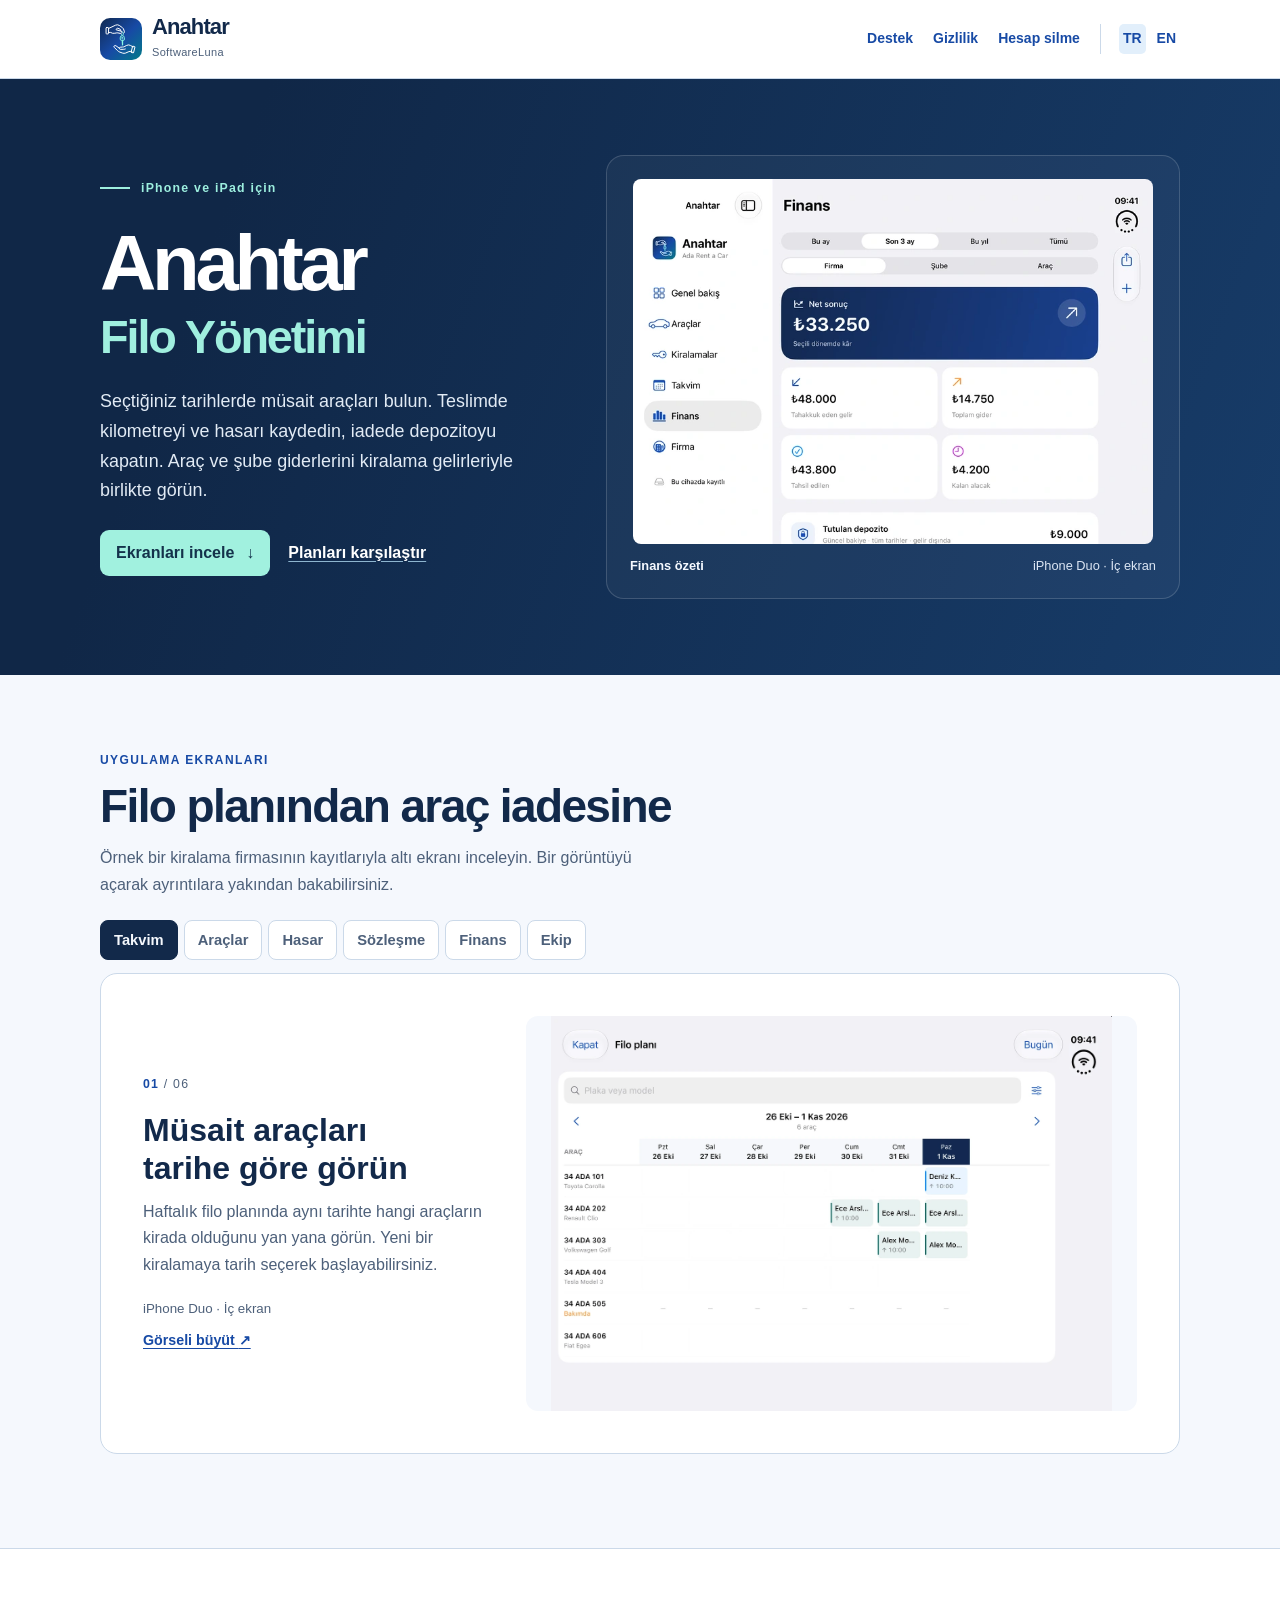
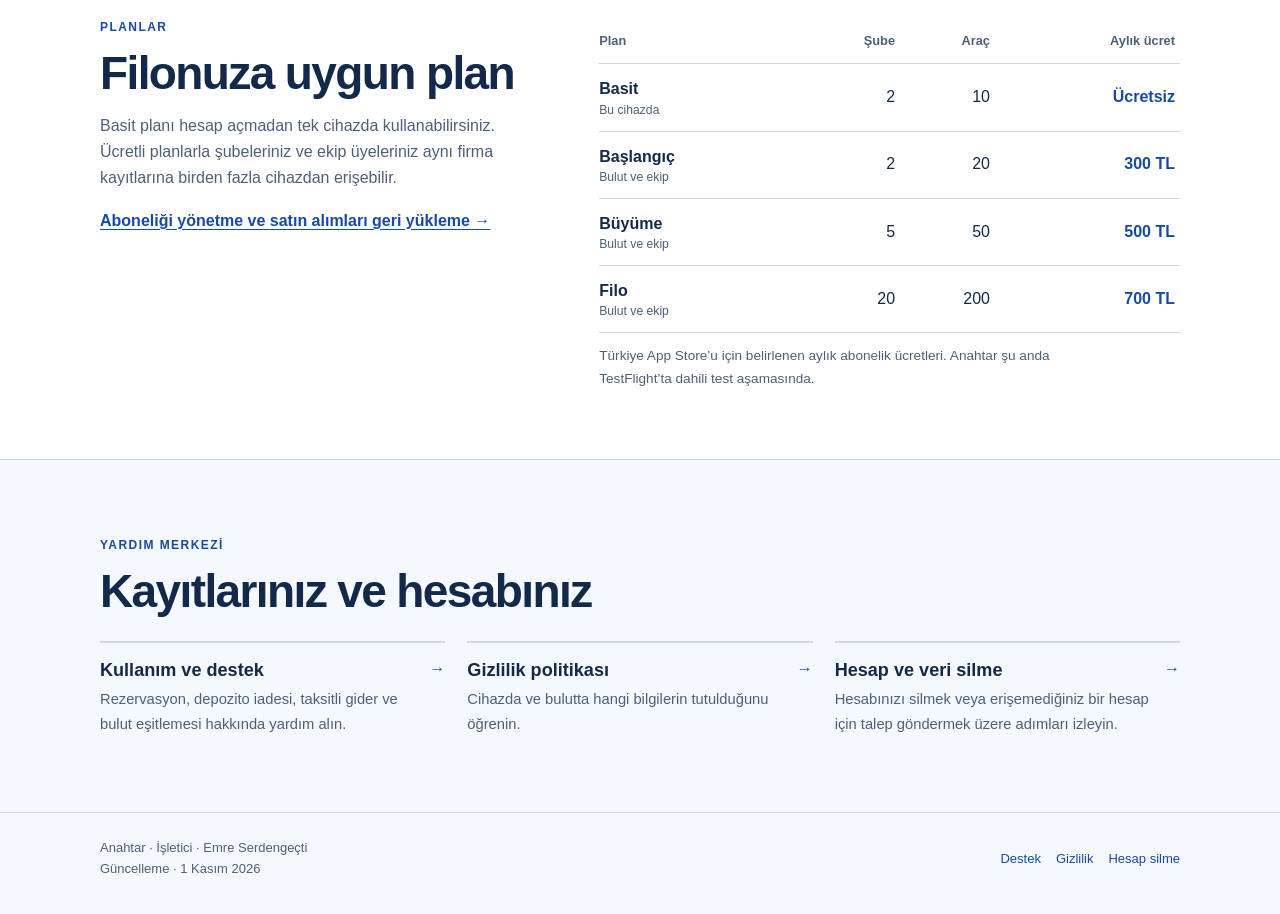
==== commit 1cc9fc47: "Document rental deposits and expense installments in both help centres" ====
--- a/index.html
+++ b/index.html
@@ -51,7 +51,7 @@
             <tr><th scope="row">Filo<small>Bulut ve ekip</small></th><td>20</td><td>200</td><td>700 TL</td></tr>
           </tbody></table><p>Türkiye App Store’u için belirlenen aylık abonelik ücretleri. Anahtar şu anda TestFlight’ta dahili test aşamasında.</p></div></div></section>
     <section class="wrap resources" id="help" aria-labelledby="help-title"><p class="eyebrow">Yardım merkezi</p><h2 id="help-title">Kayıtlarınız ve hesabınız</h2><div class="resource-links">
-        <a href="support.html"><h3>Kullanım ve destek</h3><p>Eşitleme, yedekleme ve abonelik sorularınız için.</p><span aria-hidden="true">→</span></a>
+        <a href="support.html"><h3>Kullanım ve destek</h3><p>Rezervasyon, depozito iadesi, taksitli gider ve bulut eşitlemesi hakkında yardım alın.</p><span aria-hidden="true">→</span></a>
         <a href="privacy.html"><h3>Gizlilik politikası</h3><p>Cihazda ve bulutta hangi bilgilerin tutulduğunu öğrenin.</p><span aria-hidden="true">→</span></a>
         <a href="delete-account.html"><h3>Hesap ve veri silme</h3><p>Hesabınızı silmek veya erişemediğiniz bir hesap için talep göndermek üzere adımları izleyin.</p><span aria-hidden="true">→</span></a>
     </div></section>
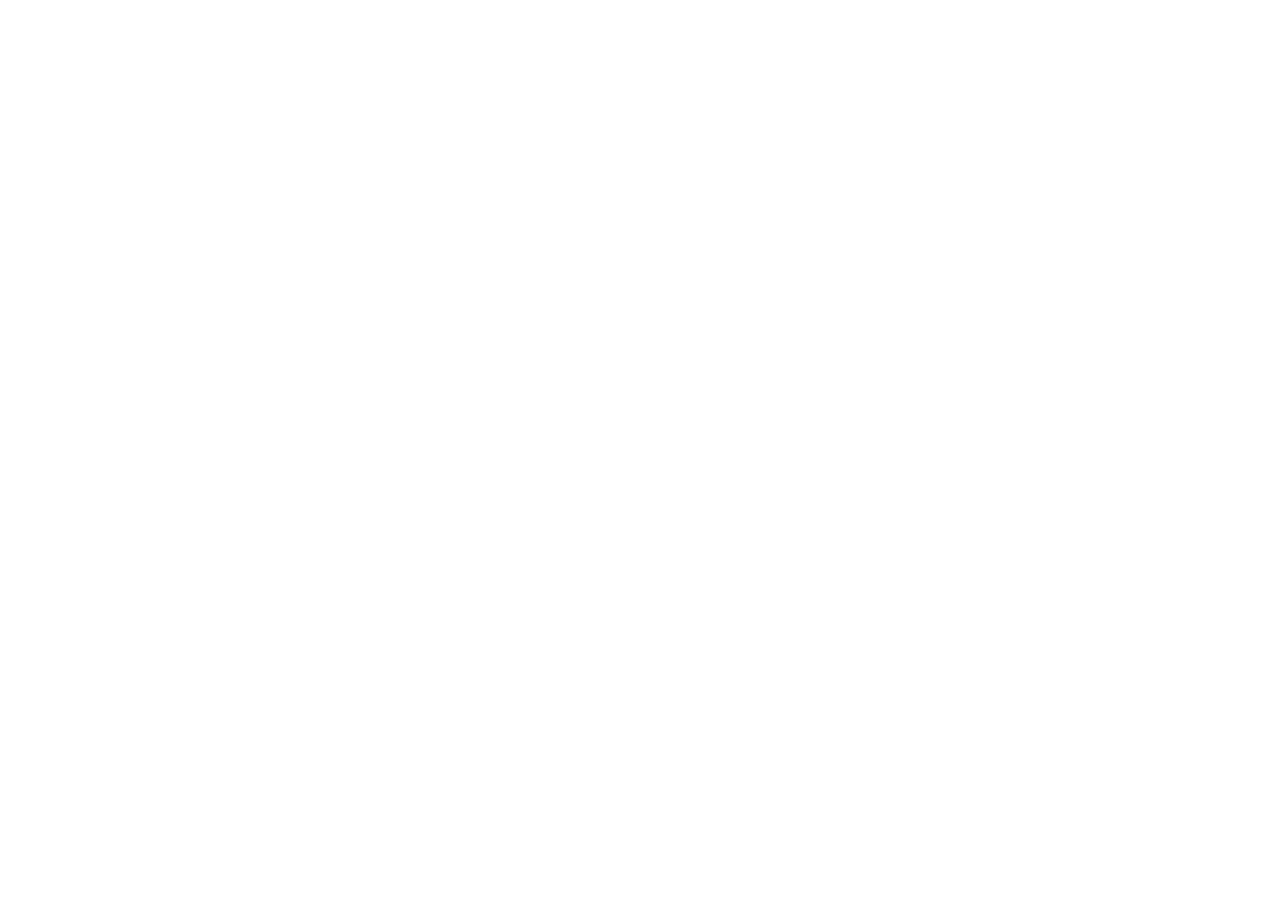
==== commit 84dd006e: "Forward legacy Devir support links to the Anahtar Pages site" ====
--- a/index.html
+++ b/index.html
@@ -1,61 +1,22 @@
 <!doctype html>
 <html lang="tr">
 <head>
-  <meta charset="utf-8"><meta name="viewport" content="width=device-width, initial-scale=1"><meta name="theme-color" content="#11294f">
-  <title>Anahtar Filo Yönetimi · SoftwareLuna</title>
-  <meta name="description" content="Anahtar ile iPhone ve iPad’de araç kiralama, teslim, iade, depozito ve şube finanslarını yönetin. Uygulama ekranlarını, planları ve destek seçeneklerini inceleyin.">
-  <link rel="canonical" href="https://softwareluna.github.io/devir/index.html">
-  <link rel="alternate" hreflang="tr" href="https://softwareluna.github.io/devir/index.html"><link rel="alternate" hreflang="en" href="https://softwareluna.github.io/devir/en/index.html"><link rel="alternate" hreflang="x-default" href="https://softwareluna.github.io/devir/index.html">
-  <link rel="icon" href="assets/anahtar.svg" type="image/svg+xml"><link rel="stylesheet" href="assets/site.css"><link rel="stylesheet" href="assets/product.css">
-  <script src="assets/gallery.js" defer></script>
+  <meta charset="utf-8">
+  <meta name="viewport" content="width=device-width, initial-scale=1">
+  <title>Anahtar Filo Yönetimi · Anahtar</title>
+  <link rel="canonical" href="https://softwareluna.github.io/anahtar/">
+  <script>
+    const destination = document.querySelector('link[rel="canonical"]').href;
+    window.location.replace(destination + window.location.search + window.location.hash);
+  </script>
+  <noscript><meta http-equiv="refresh" content="0;url=https://softwareluna.github.io/anahtar/"></noscript>
+  <link rel="icon" href="/devir/assets/anahtar.svg" type="image/svg+xml">
+  <link rel="stylesheet" href="/devir/assets/site.css">
 </head>
-<body class="product">
-  <a class="skip" href="#main">İçeriğe geç</a>
-  <header class="mast"><div class="wrap"><a class="brand" href="index.html"><img width="42" height="42" src="assets/anahtar.svg" alt=""><span><strong>Anahtar</strong><small>SoftwareLuna</small></span></a><nav class="links" aria-label="Site menüsü"><a href="support.html">Destek</a><a href="privacy.html">Gizlilik</a><a href="delete-account.html">Hesap silme</a><span class="lang" role="group" aria-label="Dil"><a lang="tr" hreflang="tr" href="index.html" aria-current="true">TR</a><a lang="en" hreflang="en" href="en/index.html">EN</a></span></nav></div></header>
-  <main id="main">
-    <section class="cover"><div class="wrap cover-grid">
-      <div class="cover-copy"><p class="edition">iPhone ve iPad için</p><h1>Anahtar <span>Filo Yönetimi</span></h1><p class="summary">Seçtiğiniz tarihlerde müsait araçları bulun. Teslimde kilometreyi ve hasarı kaydedin, iadede depozitoyu kapatın. Araç ve şube giderlerini kiralama gelirleriyle birlikte görün.</p><div class="cover-actions"><a class="primary" href="#screens">Ekranları incele <span aria-hidden="true">↓</span></a><a class="secondary" href="#plans">Planları karşılaştır</a></div></div>
-      <figure class="cover-screen"><a href="assets/screens/tr-finance.webp" aria-label="Görseli büyüt · Finans özeti"><img width="1344" height="945" src="assets/screens/tr-finance.webp" srcset="assets/screens/tr-finance-small.webp 768w, assets/screens/tr-finance.webp 1344w" sizes="(min-width: 900px) 550px, (min-width: 700px) 45vw, 90vw" fetchpriority="high" alt="Son üç ay için net sonuç, tahsilat, gider ve tutulan depozito tutarları."></a><figcaption><strong>Finans özeti</strong><span>iPhone Duo · İç ekran</span></figcaption></figure>
-    </div></section>
-    <section class="wrap shelf" id="screens" aria-labelledby="shelf-title"><p class="eyebrow">Uygulama ekranları</p><h2 id="shelf-title">Filo planından araç iadesine</h2><p class="shelf-intro">Örnek bir kiralama firmasının kayıtlarıyla altı ekranı inceleyin. Bir görüntüyü açarak ayrıntılara yakından bakabilirsiniz.</p>
-      <div class="gallery-nav" aria-label="Görüntülenecek ekran"><a id="tab-calendar" href="#screen-calendar">Takvim</a><a id="tab-fleet" href="#screen-fleet">Araçlar</a><a id="tab-damage" href="#screen-damage">Hasar</a><a id="tab-contract" href="#screen-contract">Sözleşme</a><a id="tab-finance" href="#screen-finance">Finans</a><a id="tab-team" href="#screen-team">Ekip</a></div>
-      <figure id="screen-calendar" class="scene">
-        <figcaption><p class="scene-count">01 <span>/ 06</span></p><h3>Müsait araçları tarihe göre görün</h3><p>Haftalık filo planında aynı tarihte hangi araçların kirada olduğunu yan yana görün. Yeni bir kiralamaya tarih seçerek başlayabilirsiniz.</p><small>iPhone Duo · İç ekran</small><a class="enlarge" href="assets/screens/tr-calendar.webp">Görseli büyüt <span aria-hidden="true">↗</span></a></figcaption>
-        <div class="scene-image"><a href="assets/screens/tr-calendar.webp" tabindex="-1"><img width="1344" height="945" src="assets/screens/tr-calendar.webp" alt="Altı araç için haftalık filo planı ve renkli rezervasyon blokları." loading="lazy" decoding="async"></a></div>
-      </figure>
-      <figure id="screen-fleet" class="scene">
-        <figcaption><p class="scene-count">02 <span>/ 06</span></p><h3>Aracın durumunu kontrol edin</h3><p>Plaka ve modele göre arayın. Şube, müsaitlik durumu ve yaklaşan sigorta veya muayene tarihleriyle birlikte araç kaydına ulaşın.</p><small>iPhone Duo · İç ekran</small><a class="enlarge" href="assets/screens/tr-fleet.webp">Görseli büyüt <span aria-hidden="true">↗</span></a></figcaption>
-        <div class="scene-image"><a href="assets/screens/tr-fleet.webp" tabindex="-1"><img width="1344" height="945" src="assets/screens/tr-fleet.webp" alt="Şube ve durum filtreleriyle birlikte plakaları ve sigorta uyarısını gösteren araç listesi." loading="lazy" decoding="async"></a></div>
-      </figure>
-      <figure id="screen-damage" class="scene">
-        <figcaption><p class="scene-count">03 <span>/ 06</span></p><h3>Hasarı araç üzerinde işaretleyin</h3><p>Krokide hasarın yerini seçip pine açıklama ve fotoğraf ekleyin. Onarımı işaretlediğinizde eski kiralamanın kaydı korunur.</p><small>iPhone Duo · Dış ekran</small><a class="enlarge" href="assets/screens/tr-damage.webp">Görseli büyüt <span aria-hidden="true">↗</span></a></figcaption>
-        <div class="scene-image"><a href="assets/screens/tr-damage.webp" tabindex="-1"><img width="960" height="1397" src="assets/screens/tr-damage.webp" alt="Araç hasar krokisinde ön bölüm ve sol yan üzerindeki iki numaralı pin." loading="lazy" decoding="async"></a></div>
-      </figure>
-      <figure id="screen-contract" class="scene">
-        <figcaption><p class="scene-count">04 <span>/ 06</span></p><h3>Sözleşmeyi teslimde imzalayın</h3><p>Kiralama bilgileriyle doldurulan sözleşmeyi kontrol edin. Ekranda imzaladıktan sonra PDF’i iOS paylaşım menüsünden gönderebilir veya yazdırabilirsiniz.</p><small>iPhone Duo · Dış ekran</small><a class="enlarge" href="assets/screens/tr-contract.webp">Görseli büyüt <span aria-hidden="true">↗</span></a></figcaption>
-        <div class="scene-image"><a href="assets/screens/tr-contract.webp" tabindex="-1"><img width="960" height="1397" src="assets/screens/tr-contract.webp" alt="Örnek araç kiralama sözleşmesinin ilk sayfası ve İmzala düğmesi." loading="lazy" decoding="async"></a></div>
-      </figure>
-      <figure id="screen-finance" class="scene">
-        <figcaption><p class="scene-count">05 <span>/ 06</span></p><h3>Gelir, gider ve depozitoyu ayırın</h3><p>Firma, şube veya araç bazında tahakkuk eden geliri, tahsilatı ve giderleri inceleyin. İade edilmeyi bekleyen depozitolar ayrı gösterilir.</p><small>iPhone Duo · İç ekran</small><a class="enlarge" href="assets/screens/tr-finance.webp">Görseli büyüt <span aria-hidden="true">↗</span></a></figcaption>
-        <div class="scene-image"><a href="assets/screens/tr-finance.webp" tabindex="-1"><img width="1344" height="945" src="assets/screens/tr-finance.webp" alt="Son üç ay için net sonuç, tahsilat, gider ve tutulan depozito tutarları." loading="lazy" decoding="async"></a></div>
-      </figure>
-      <figure id="screen-team" class="scene">
-        <figcaption><p class="scene-count">06 <span>/ 06</span></p><h3>Ekibi aynı firmaya davet edin</h3><p>Bulut planında her ekip üyesi kendi hesabıyla giriş yapar. Firma sahibi, kimin kayıtları düzenleyebileceğini ve kimin yalnızca görüntüleyebileceğini belirler.</p><small>iPhone Duo · Dış ekran</small><a class="enlarge" href="assets/screens/tr-team.webp">Görseli büyüt <span aria-hidden="true">↗</span></a></figcaption>
-        <div class="scene-image"><a href="assets/screens/tr-team.webp" tabindex="-1"><img width="960" height="1397" src="assets/screens/tr-team.webp" alt="Anahtar hesabı ekranında ekip erişimi hakkında bilgi ve giriş seçenekleri." loading="lazy" decoding="async"></a></div>
-      </figure>
-    </section>
-    <section class="plan-band" id="plans" aria-labelledby="plan-title"><div class="wrap plan-grid"><div><p class="eyebrow">Planlar</p><h2 id="plan-title">Filonuza uygun plan</h2><p>Basit planı hesap açmadan tek cihazda kullanabilirsiniz. Ücretli planlarla şubeleriniz ve ekip üyeleriniz aynı firma kayıtlarına birden fazla cihazdan erişebilir.</p><a class="text-link" href="support.html#plans">Aboneliği yönetme ve satın alımları geri yükleme <span aria-hidden="true">→</span></a></div><div class="matrix"><table aria-labelledby="plan-title"><thead><tr><th scope="col">Plan</th><th scope="col">Şube</th><th scope="col">Araç</th><th scope="col">Aylık ücret</th></tr></thead><tbody>
-            <tr><th scope="row">Basit<small>Bu cihazda</small></th><td>2</td><td>10</td><td>Ücretsiz</td></tr>
-            <tr><th scope="row">Başlangıç<small>Bulut ve ekip</small></th><td>2</td><td>20</td><td>300 TL</td></tr>
-            <tr><th scope="row">Büyüme<small>Bulut ve ekip</small></th><td>5</td><td>50</td><td>500 TL</td></tr>
-            <tr><th scope="row">Filo<small>Bulut ve ekip</small></th><td>20</td><td>200</td><td>700 TL</td></tr>
-          </tbody></table><p>Türkiye App Store’u için belirlenen aylık abonelik ücretleri. Anahtar şu anda TestFlight’ta dahili test aşamasında.</p></div></div></section>
-    <section class="wrap resources" id="help" aria-labelledby="help-title"><p class="eyebrow">Yardım merkezi</p><h2 id="help-title">Kayıtlarınız ve hesabınız</h2><div class="resource-links">
-        <a href="support.html"><h3>Kullanım ve destek</h3><p>Rezervasyon, depozito iadesi, taksitli gider ve bulut eşitlemesi hakkında yardım alın.</p><span aria-hidden="true">→</span></a>
-        <a href="privacy.html"><h3>Gizlilik politikası</h3><p>Cihazda ve bulutta hangi bilgilerin tutulduğunu öğrenin.</p><span aria-hidden="true">→</span></a>
-        <a href="delete-account.html"><h3>Hesap ve veri silme</h3><p>Hesabınızı silmek veya erişemediğiniz bir hesap için talep göndermek üzere adımları izleyin.</p><span aria-hidden="true">→</span></a>
-    </div></section>
+<body>
+  <main class="wrap">
+    <header class="article-head"><h1>Anahtar Filo Yönetimi</h1><p class="lead">Bu sayfa Anahtar’ın yeni adresine taşındı.</p></header>
+    <p><a class="action" href="https://softwareluna.github.io/anahtar/">Yeni adrese git</a></p>
   </main>
-  <footer><div class="wrap"><div>Anahtar · İşletici · Emre Serdengeçti<br>Güncelleme · 1 Kasım 2026</div><nav aria-label="Yardım merkezi"><a href="support.html">Destek</a><a href="privacy.html">Gizlilik</a><a href="delete-account.html">Hesap silme</a></nav></div></footer>
 </body>
 </html>
